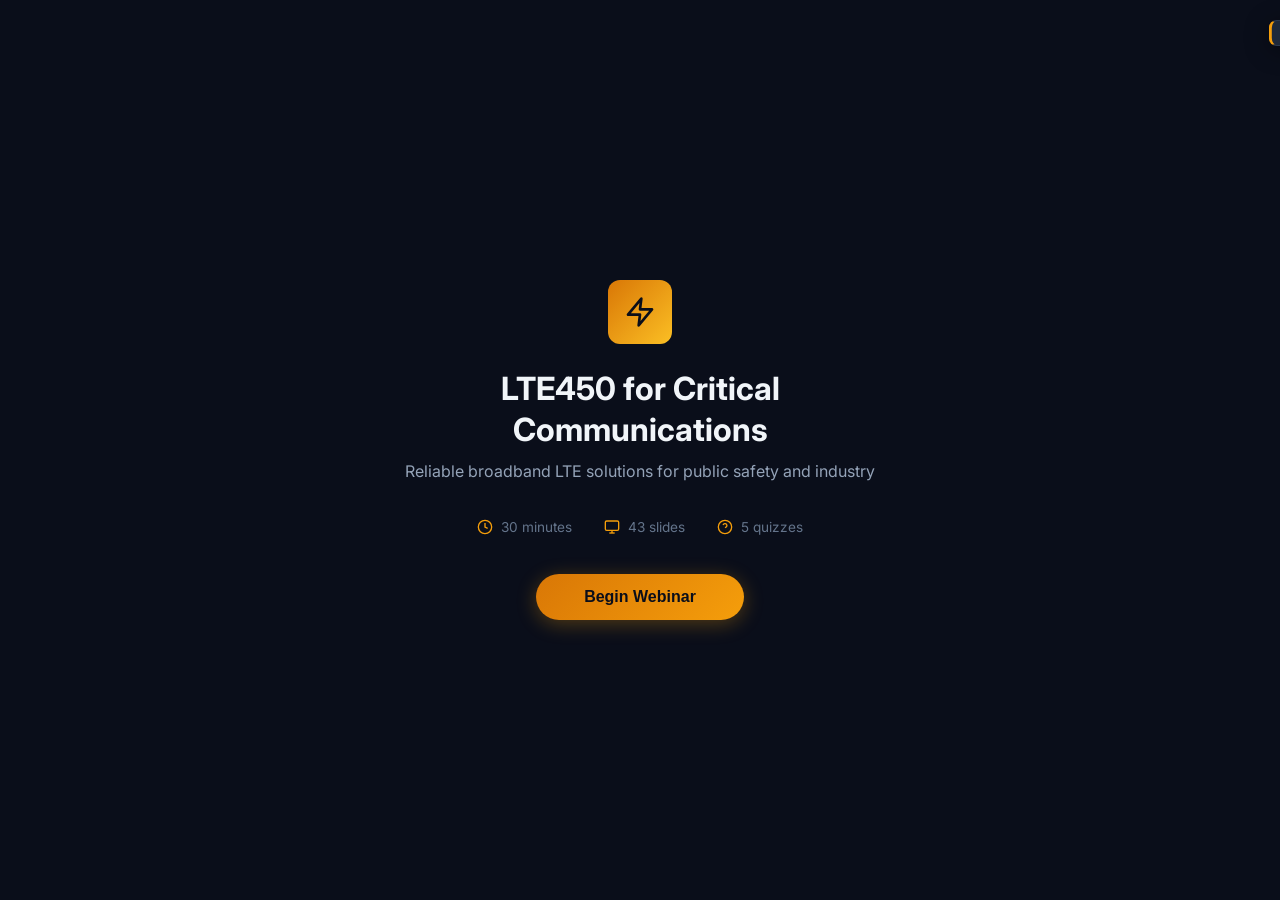
==== index.html @ bb030e33 "Initial commit: LTE450 webinar with interactive player" ====
<!DOCTYPE html>
<html lang="en">
<head>
    <meta charset="UTF-8">
    <meta name="viewport" content="width=device-width, initial-scale=1.0">
    <title>LTE450 for Critical Communications | Webinar</title>
    <link rel="preconnect" href="https://fonts.googleapis.com">
    <link rel="preconnect" href="https://fonts.gstatic.com" crossorigin>
    <link href="https://fonts.googleapis.com/css2?family=Inter:wght@400;500;600;700&display=swap" rel="stylesheet">
    <link rel="stylesheet" href="styles.css">
</head>
<body>
    <!-- Welcome Screen -->
    <div class="welcome-overlay" id="welcomeOverlay">
        <div class="welcome-card">
            <div class="logo-mark">
                <svg width="32" height="32" viewBox="0 0 24 24" fill="none" stroke="#0a0e1a" stroke-width="2" stroke-linecap="round" stroke-linejoin="round"><polygon points="13 2 3 14 12 14 11 22 21 10 12 10 13 2"></polygon></svg>
            </div>
            <h1>LTE450 for Critical Communications</h1>
            <p class="welcome-subtitle">Reliable broadband LTE solutions for public safety and industry</p>
            <div class="welcome-details">
                <div class="welcome-detail">
                    <svg class="icon-sm" viewBox="0 0 24 24" fill="none" stroke="currentColor" stroke-width="2"><circle cx="12" cy="12" r="10"></circle><polyline points="12 6 12 12 16 14"></polyline></svg>
                    <span>30 minutes</span>
                </div>
                <div class="welcome-detail">
                    <svg class="icon-sm" viewBox="0 0 24 24" fill="none" stroke="currentColor" stroke-width="2"><rect x="2" y="3" width="20" height="14" rx="2" ry="2"></rect><line x1="8" y1="21" x2="16" y2="21"></line><line x1="12" y1="17" x2="12" y2="21"></line></svg>
                    <span>43 slides</span>
                </div>
                <div class="welcome-detail">
                    <svg class="icon-sm" viewBox="0 0 24 24" fill="none" stroke="currentColor" stroke-width="2"><circle cx="12" cy="12" r="10"></circle><path d="M9.09 9a3 3 0 0 1 5.83 1c0 2-3 3-3 3"></path><line x1="12" y1="17" x2="12.01" y2="17"></line></svg>
                    <span>5 quizzes</span>
                </div>
            </div>
            <button class="btn-start" id="btnStart" onclick="startWebinar()">Begin Webinar</button>
            <div class="welcome-resume" id="resumePrompt" style="display:none;">
                <span>You left off at slide <strong id="resumeSlide"></strong>.</span>
                <a id="btnResume" onclick="resumeWebinar()">Resume where you left off</a>
            </div>
        </div>
    </div>

    <!-- Main Webinar Container -->
    <div class="webinar-container" id="webinarContainer">
        <!-- Sidebar -->
        <aside class="sidebar" id="sidebar">
            <div class="sidebar-header">
                <h1>LTE450 Webinar</h1>
                <p>Critical Communications</p>
            </div>
            <nav class="sidebar-nav" id="sidebarNav"></nav>
            <div class="sidebar-footer">
                <div class="progress-info">
                    <span id="progressPercent">0% complete</span>
                    <span id="progressSlides">0 / 43</span>
                </div>
                <div class="progress-bar-bg">
                    <div class="progress-bar-fill" id="sidebarProgress"></div>
                </div>
            </div>
        </aside>

        <!-- Main Content -->
        <main class="main-content">
            <!-- Top Bar -->
            <div class="top-bar">
                <div class="top-bar-left">
                    <button class="btn-toggle-sidebar" id="btnToggleSidebar" onclick="toggleSidebar()" title="Toggle sidebar (S)">
                        <svg class="icon-md" viewBox="0 0 24 24" fill="none" stroke="currentColor" stroke-width="2" stroke-linecap="round"><line x1="3" y1="6" x2="21" y2="6"></line><line x1="3" y1="12" x2="21" y2="12"></line><line x1="3" y1="18" x2="21" y2="18"></line></svg>
                    </button>
                    <div class="current-slide-info" id="slideInfo">
                        <span>1 / 43</span> LTE450 for Critical Communications
                    </div>
                </div>
                <div class="top-bar-right">
                    <button class="btn-icon" id="btnTranscript" onclick="toggleTranscript()" title="Toggle transcript (T)">
                        <svg class="icon-sm" viewBox="0 0 24 24" fill="none" stroke="currentColor" stroke-width="2" stroke-linecap="round"><path d="M14 2H6a2 2 0 0 0-2 2v16a2 2 0 0 0 2 2h12a2 2 0 0 0 2-2V8z"></path><polyline points="14 2 14 8 20 8"></polyline><line x1="16" y1="13" x2="8" y2="13"></line><line x1="16" y1="17" x2="8" y2="17"></line></svg>
                        <span>CC</span>
                    </button>
                    <button class="btn-icon" id="btnShortcuts" onclick="toggleShortcuts()" title="Keyboard shortcuts (?)">
                        <svg class="icon-sm" viewBox="0 0 24 24" fill="none" stroke="currentColor" stroke-width="2" stroke-linecap="round"><circle cx="12" cy="12" r="10"></circle><path d="M9.09 9a3 3 0 0 1 5.83 1c0 2-3 3-3 3"></path><line x1="12" y1="17" x2="12.01" y2="17"></line></svg>
                    </button>
                    <button class="btn-icon" id="btnFullscreen" onclick="toggleFullscreen()" title="Fullscreen (F)">
                        <svg class="icon-sm" viewBox="0 0 24 24" fill="none" stroke="currentColor" stroke-width="2" stroke-linecap="round"><polyline points="15 3 21 3 21 9"></polyline><polyline points="9 21 3 21 3 15"></polyline><line x1="21" y1="3" x2="14" y2="10"></line><line x1="3" y1="21" x2="10" y2="14"></line></svg>
                    </button>
                </div>
            </div>

            <!-- Slide Area -->
            <div class="slide-area" id="slideArea">
                <button class="slide-nav-arrow prev" id="btnPrevSlide" onclick="prevSlide()" title="Previous slide">
                    <svg class="icon-lg" viewBox="0 0 24 24" fill="none" stroke="currentColor" stroke-width="2" stroke-linecap="round"><polyline points="15 18 9 12 15 6"></polyline></svg>
                </button>

                <div class="slide-wrapper">
                    <img class="slide-image" id="slideImage" src="slides/Slide1.PNG" alt="Slide 1" draggable="false">
                </div>

                <button class="slide-nav-arrow next" id="btnNextSlide" onclick="nextSlide()" title="Next slide">
                    <svg class="icon-lg" viewBox="0 0 24 24" fill="none" stroke="currentColor" stroke-width="2" stroke-linecap="round"><polyline points="9 18 15 12 9 6"></polyline></svg>
                </button>

                <!-- Transcript Panel -->
                <div class="transcript-panel" id="transcriptPanel">
                    <div class="transcript-text" id="transcriptText"></div>
                </div>
            </div>

            <!-- Controls Bar -->
            <div class="controls-bar">
                <div class="timeline-row">
                    <input type="range" class="timeline-slider" id="timelineSlider" min="0" max="1802" value="0" step="1">
                    <div class="time-display" id="timeDisplay">00:00 / 30:02</div>
                </div>
                <div class="controls-row">
                    <div class="controls-left">
                        <div class="volume-group">
                            <button class="ctrl-btn" id="btnMute" onclick="toggleMute()" title="Mute (M)">
                                <svg class="icon-md" viewBox="0 0 24 24" fill="none" stroke="currentColor" stroke-width="2" stroke-linecap="round"><polygon points="11 5 6 9 2 9 2 15 6 15 11 19 11 5"></polygon><path d="M19.07 4.93a10 10 0 0 1 0 14.14"></path><path d="M15.54 8.46a5 5 0 0 1 0 7.07"></path></svg>
                            </button>
                            <input type="range" class="volume-slider" id="volumeSlider" min="0" max="1" step="0.05" value="1">
                        </div>
                        <button class="ctrl-btn speed-btn" id="btnSpeed" onclick="cycleSpeed()" title="Playback speed">1x</button>
                    </div>
                    <div class="controls-center">
                        <button class="ctrl-btn" id="btnPrev" onclick="prevSlide()" title="Previous (Left arrow)" disabled>
                            <svg class="icon-md" viewBox="0 0 24 24" fill="none" stroke="currentColor" stroke-width="2" stroke-linecap="round"><polygon points="19 20 9 12 19 4 19 20"></polygon><line x1="5" y1="19" x2="5" y2="5"></line></svg>
                        </button>
                        <button class="ctrl-btn" onclick="rewind10()" title="Rewind 10s">
                            <svg class="icon-md" viewBox="0 0 24 24" fill="none" stroke="currentColor" stroke-width="2" stroke-linecap="round"><polyline points="1 4 1 10 7 10"></polyline><path d="M3.51 15a9 9 0 1 0 2.13-9.36L1 10"></path><text x="12" y="16" text-anchor="middle" fill="currentColor" stroke="none" font-size="8" font-weight="700">10</text></svg>
                        </button>
                        <button class="ctrl-btn play-btn" id="btnPlay" onclick="togglePlay()" title="Play / Pause (Space)">
                            <svg class="icon-lg" id="iconPlay" viewBox="0 0 24 24" fill="currentColor" stroke="none"><polygon points="6 3 20 12 6 21 6 3"></polygon></svg>
                            <svg class="icon-lg" id="iconPause" viewBox="0 0 24 24" fill="currentColor" stroke="none" style="display:none"><rect x="5" y="3" width="4" height="18"></rect><rect x="15" y="3" width="4" height="18"></rect></svg>
                        </button>
                        <button class="ctrl-btn" onclick="forward10()" title="Forward 10s">
                            <svg class="icon-md" viewBox="0 0 24 24" fill="none" stroke="currentColor" stroke-width="2" stroke-linecap="round"><polyline points="23 4 23 10 17 10"></polyline><path d="M20.49 15a9 9 0 1 1-2.12-9.36L23 10"></path><text x="12" y="16" text-anchor="middle" fill="currentColor" stroke="none" font-size="8" font-weight="700">10</text></svg>
                        </button>
                        <button class="ctrl-btn" id="btnNext" onclick="nextSlide()" title="Next (Right arrow)">
                            <svg class="icon-md" viewBox="0 0 24 24" fill="none" stroke="currentColor" stroke-width="2" stroke-linecap="round"><polygon points="5 4 15 12 5 20 5 4"></polygon><line x1="19" y1="5" x2="19" y2="19"></line></svg>
                        </button>
                    </div>
                    <div class="controls-right">
                        <button class="ctrl-btn" onclick="downloadResources()" title="Download resources">
                            <svg class="icon-md" viewBox="0 0 24 24" fill="none" stroke="currentColor" stroke-width="2" stroke-linecap="round"><path d="M21 15v4a2 2 0 0 1-2 2H5a2 2 0 0 1-2-2v-4"></path><polyline points="7 10 12 15 17 10"></polyline><line x1="12" y1="15" x2="12" y2="3"></line></svg>
                        </button>
                    </div>
                </div>
            </div>
        </main>
    </div>

    <!-- Quiz Modal -->
    <div class="quiz-overlay" id="quizOverlay">
        <div class="quiz-modal" id="quizModal">
            <div class="quiz-badge">
                <svg class="icon-sm" viewBox="0 0 24 24" fill="none" stroke="currentColor" stroke-width="2"><circle cx="12" cy="12" r="10"></circle><path d="M9.09 9a3 3 0 0 1 5.83 1c0 2-3 3-3 3"></path><line x1="12" y1="17" x2="12.01" y2="17"></line></svg>
                Knowledge Check
            </div>
            <h2 id="quizTitle"></h2>
            <p class="quiz-subtitle" id="quizSubtitle">Test your understanding before continuing.</p>
            <div class="quiz-question-counter" id="quizCounter"></div>
            <div class="quiz-question" id="quizQuestion"></div>
            <div class="quiz-options" id="quizOptions"></div>
            <div class="quiz-explanation" id="quizExplanation"></div>
            <div class="quiz-actions">
                <button class="btn-secondary" id="btnSkipQuiz" onclick="skipQuiz()">Skip</button>
                <button class="btn-primary" id="btnSubmitQuiz" onclick="submitQuizAnswer()" disabled>Check Answer</button>
                <button class="btn-primary" id="btnNextQuestion" onclick="nextQuizQuestion()" style="display:none">Next</button>
                <button class="btn-primary" id="btnContinueQuiz" onclick="closeQuiz()" style="display:none">Continue Webinar</button>
            </div>
        </div>
    </div>

    <!-- Completion Screen -->
    <div class="completion-overlay" id="completionOverlay">
        <div class="completion-card">
            <div class="completion-icon">
                <svg width="40" height="40" viewBox="0 0 24 24" fill="none" stroke="#f59e0b" stroke-width="2" stroke-linecap="round"><circle cx="12" cy="8" r="7"></circle><polyline points="8.21 13.89 7 23 12 20 17 23 15.79 13.88"></polyline></svg>
            </div>
            <h2>Webinar Complete!</h2>
            <p>Congratulations on completing the LTE450 for Critical Communications webinar.</p>
            <div class="completion-stats">
                <div class="completion-stat">
                    <div class="stat-value" id="statSlides">43</div>
                    <div class="stat-label">Slides Viewed</div>
                </div>
                <div class="completion-stat">
                    <div class="stat-value" id="statQuiz">0/10</div>
                    <div class="stat-label">Quiz Score</div>
                </div>
                <div class="completion-stat">
                    <div class="stat-value" id="statTime">30:00</div>
                    <div class="stat-label">Time Spent</div>
                </div>
            </div>
            <div class="completion-actions">
                <button class="btn-secondary" onclick="restartWebinar()">Watch Again</button>
                <button class="btn-primary" onclick="downloadCertificate()">Download Summary</button>
            </div>
        </div>
    </div>

    <!-- Keyboard Shortcuts -->
    <div class="shortcuts-tooltip" id="shortcutsTooltip">
        <h3>Keyboard Shortcuts</h3>
        <div class="shortcut-row"><span>Play / Pause</span><span class="key">Space</span></div>
        <div class="shortcut-row"><span>Next slide</span><span class="key">&rarr;</span></div>
        <div class="shortcut-row"><span>Previous slide</span><span class="key">&larr;</span></div>
        <div class="shortcut-row"><span>Rewind 10s</span><span class="key">J</span></div>
        <div class="shortcut-row"><span>Forward 10s</span><span class="key">L</span></div>
        <div class="shortcut-row"><span>Toggle mute</span><span class="key">M</span></div>
        <div class="shortcut-row"><span>Speed up</span><span class="key">&gt;</span></div>
        <div class="shortcut-row"><span>Speed down</span><span class="key">&lt;</span></div>
        <div class="shortcut-row"><span>Toggle transcript</span><span class="key">T</span></div>
        <div class="shortcut-row"><span>Toggle sidebar</span><span class="key">S</span></div>
        <div class="shortcut-row"><span>Fullscreen</span><span class="key">F</span></div>
    </div>

    <!-- Toast notification -->
    <div class="toast" id="toast"></div>

    <!-- Hidden audio element -->
    <audio id="audioPlayer" preload="auto"></audio>

    <script src="webinar-data.js"></script>
    <script src="player.js"></script>
</body>
</html>
---- styles.css ----
/* ===== CSS Reset & Base ===== */
*, *::before, *::after { box-sizing: border-box; margin: 0; padding: 0; }

:root {
    --bg-primary: #0a0e1a;
    --bg-secondary: #111827;
    --bg-tertiary: #1a2236;
    --bg-card: #1e293b;
    --bg-hover: #243047;
    --accent: #f59e0b;
    --accent-light: #fbbf24;
    --accent-dark: #d97706;
    --accent-glow: rgba(245, 158, 11, 0.15);
    --text-primary: #f1f5f9;
    --text-secondary: #94a3b8;
    --text-muted: #64748b;
    --border: #2d3a4f;
    --success: #22c55e;
    --error: #ef4444;
    --info: #3b82f6;
    --radius: 12px;
    --radius-sm: 8px;
    --radius-xs: 4px;
    --shadow: 0 4px 24px rgba(0, 0, 0, 0.4);
    --shadow-lg: 0 8px 40px rgba(0, 0, 0, 0.5);
    --transition: 0.2s ease;
    --sidebar-width: 320px;
    --controls-height: 80px;
}

html { font-size: 16px; }
body {
    font-family: 'Inter', -apple-system, BlinkMacSystemFont, 'Segoe UI', Roboto, sans-serif;
    background: var(--bg-primary);
    color: var(--text-primary);
    line-height: 1.6;
    overflow: hidden;
    height: 100vh;
    width: 100vw;
}

/* ===== Layout ===== */
.webinar-container {
    display: flex;
    height: 100vh;
    width: 100vw;
}

/* ===== Sidebar ===== */
.sidebar {
    width: var(--sidebar-width);
    min-width: var(--sidebar-width);
    background: var(--bg-secondary);
    border-right: 1px solid var(--border);
    display: flex;
    flex-direction: column;
    transition: transform var(--transition), width var(--transition);
    z-index: 20;
    overflow: hidden;
}

.sidebar.collapsed {
    width: 0;
    min-width: 0;
    border-right: none;
}

.sidebar-header {
    padding: 20px;
    border-bottom: 1px solid var(--border);
    flex-shrink: 0;
}

.sidebar-header h1 {
    font-size: 1rem;
    font-weight: 700;
    color: var(--accent);
    letter-spacing: 0.5px;
    text-transform: uppercase;
    margin-bottom: 4px;
}

.sidebar-header p {
    font-size: 0.75rem;
    color: var(--text-muted);
}

.sidebar-nav {
    flex: 1;
    overflow-y: auto;
    padding: 12px 0;
    scrollbar-width: thin;
    scrollbar-color: var(--border) transparent;
}

.sidebar-nav::-webkit-scrollbar { width: 4px; }
.sidebar-nav::-webkit-scrollbar-track { background: transparent; }
.sidebar-nav::-webkit-scrollbar-thumb { background: var(--border); border-radius: 2px; }

.section-group { margin-bottom: 4px; }

.section-header {
    display: flex;
    align-items: center;
    gap: 10px;
    padding: 10px 20px;
    cursor: pointer;
    transition: background var(--transition);
    user-select: none;
    font-size: 0.8rem;
    font-weight: 600;
    color: var(--text-secondary);
}

.section-header:hover { background: var(--bg-hover); }

.section-header.active {
    color: var(--accent);
    background: var(--accent-glow);
}

.section-header .section-icon {
    width: 18px;
    height: 18px;
    flex-shrink: 0;
    opacity: 0.7;
}

.section-header.active .section-icon { opacity: 1; }

.section-header .chevron {
    margin-left: auto;
    width: 14px;
    height: 14px;
    transition: transform var(--transition);
    opacity: 0.5;
}

.section-header.expanded .chevron { transform: rotate(90deg); }

.section-slides {
    max-height: 0;
    overflow: hidden;
    transition: max-height 0.3s ease;
}

.section-slides.expanded { max-height: 500px; }

.slide-item {
    display: flex;
    align-items: center;
    gap: 10px;
    padding: 8px 20px 8px 48px;
    cursor: pointer;
    transition: background var(--transition);
    font-size: 0.75rem;
    color: var(--text-muted);
}

.slide-item:hover {
    background: var(--bg-hover);
    color: var(--text-secondary);
}

.slide-item.active {
    color: var(--accent);
    background: var(--accent-glow);
}

.slide-item.completed { color: var(--success); }

.slide-item .slide-num {
    width: 22px;
    height: 22px;
    border-radius: 50%;
    background: var(--bg-tertiary);
    display: flex;
    align-items: center;
    justify-content: center;
    font-size: 0.65rem;
    font-weight: 600;
    flex-shrink: 0;
    border: 1px solid var(--border);
}

.slide-item.active .slide-num {
    background: var(--accent);
    color: var(--bg-primary);
    border-color: var(--accent);
}

.slide-item.completed .slide-num {
    background: var(--success);
    color: white;
    border-color: var(--success);
}

.slide-item .slide-label {
    white-space: nowrap;
    overflow: hidden;
    text-overflow: ellipsis;
}

/* Sidebar progress */
.sidebar-footer {
    padding: 16px 20px;
    border-top: 1px solid var(--border);
    flex-shrink: 0;
}

.progress-info {
    display: flex;
    justify-content: space-between;
    font-size: 0.7rem;
    color: var(--text-muted);
    margin-bottom: 8px;
}

.progress-bar-bg {
    height: 4px;
    background: var(--bg-tertiary);
    border-radius: 2px;
    overflow: hidden;
}

.progress-bar-fill {
    height: 100%;
    background: linear-gradient(90deg, var(--accent-dark), var(--accent-light));
    border-radius: 2px;
    transition: width 0.4s ease;
    width: 0%;
}

/* ===== Main Content ===== */
.main-content {
    flex: 1;
    display: flex;
    flex-direction: column;
    min-width: 0;
    position: relative;
}

/* Top bar */
.top-bar {
    display: flex;
    align-items: center;
    justify-content: space-between;
    padding: 10px 20px;
    background: var(--bg-secondary);
    border-bottom: 1px solid var(--border);
    flex-shrink: 0;
    gap: 16px;
    min-height: 50px;
}

.top-bar-left {
    display: flex;
    align-items: center;
    gap: 12px;
    min-width: 0;
}

.btn-toggle-sidebar {
    background: none;
    border: 1px solid var(--border);
    color: var(--text-secondary);
    cursor: pointer;
    padding: 6px 8px;
    border-radius: var(--radius-xs);
    display: flex;
    align-items: center;
    justify-content: center;
    transition: all var(--transition);
    flex-shrink: 0;
}

.btn-toggle-sidebar:hover {
    background: var(--bg-hover);
    color: var(--text-primary);
}

.current-slide-info {
    font-size: 0.85rem;
    font-weight: 600;
    color: var(--text-primary);
    white-space: nowrap;
    overflow: hidden;
    text-overflow: ellipsis;
}

.current-slide-info span {
    color: var(--accent);
    margin-right: 8px;
}

.top-bar-right {
    display: flex;
    align-items: center;
    gap: 8px;
    flex-shrink: 0;
}

.btn-icon {
    background: none;
    border: 1px solid var(--border);
    color: var(--text-secondary);
    cursor: pointer;
    padding: 6px 8px;
    border-radius: var(--radius-xs);
    display: flex;
    align-items: center;
    justify-content: center;
    transition: all var(--transition);
    font-size: 0.75rem;
    gap: 4px;
}

.btn-icon:hover {
    background: var(--bg-hover);
    color: var(--text-primary);
}

.btn-icon.active {
    background: var(--accent-glow);
    border-color: var(--accent);
    color: var(--accent);
}

/* ===== Slide Viewer ===== */
.slide-area {
    flex: 1;
    display: flex;
    flex-direction: column;
    align-items: center;
    justify-content: center;
    padding: 16px;
    position: relative;
    overflow: hidden;
    background: var(--bg-primary);
}

.slide-wrapper {
    position: relative;
    max-width: 100%;
    max-height: 100%;
    width: auto;
    height: auto;
    display: flex;
    align-items: center;
    justify-content: center;
}

.slide-image {
    max-width: 100%;
    max-height: calc(100vh - 260px);
    width: auto;
    height: auto;
    border-radius: var(--radius);
    box-shadow: var(--shadow-lg);
    object-fit: contain;
    transition: opacity 0.3s ease;
}

.slide-image.loading { opacity: 0.3; }

/* Slide navigation arrows */
.slide-nav-arrow {
    position: absolute;
    top: 50%;
    transform: translateY(-50%);
    width: 48px;
    height: 48px;
    border-radius: 50%;
    background: rgba(17, 24, 39, 0.8);
    border: 1px solid var(--border);
    color: var(--text-secondary);
    cursor: pointer;
    display: flex;
    align-items: center;
    justify-content: center;
    transition: all var(--transition);
    z-index: 5;
    backdrop-filter: blur(8px);
}

.slide-nav-arrow:hover {
    background: rgba(17, 24, 39, 0.95);
    color: var(--accent);
    border-color: var(--accent);
    transform: translateY(-50%) scale(1.05);
}

.slide-nav-arrow:disabled {
    opacity: 0.3;
    cursor: not-allowed;
}

.slide-nav-arrow.prev { left: 16px; }
.slide-nav-arrow.next { right: 16px; }

/* ===== Transcript Panel ===== */
.transcript-panel {
    position: absolute;
    bottom: 0;
    left: 0;
    right: 0;
    background: linear-gradient(transparent, rgba(10, 14, 26, 0.95) 30%);
    padding: 40px 60px 16px;
    pointer-events: none;
    transform: translateY(100%);
    transition: transform 0.3s ease;
}

.transcript-panel.visible { transform: translateY(0); }

.transcript-text {
    font-size: 0.9rem;
    line-height: 1.7;
    color: var(--text-primary);
    text-align: center;
    max-width: 800px;
    margin: 0 auto;
    pointer-events: auto;
    text-shadow: 0 2px 8px rgba(0, 0, 0, 0.8);
}

/* ===== Controls Bar ===== */
.controls-bar {
    background: var(--bg-secondary);
    border-top: 1px solid var(--border);
    padding: 0 20px;
    flex-shrink: 0;
}

.timeline-row {
    display: flex;
    align-items: center;
    gap: 12px;
    padding: 8px 0 4px;
}

.timeline-slider {
    flex: 1;
    -webkit-appearance: none;
    appearance: none;
    height: 4px;
    background: var(--bg-tertiary);
    border-radius: 2px;
    cursor: pointer;
    outline: none;
    position: relative;
}

.timeline-slider::-webkit-slider-thumb {
    -webkit-appearance: none;
    width: 14px;
    height: 14px;
    border-radius: 50%;
    background: var(--accent);
    cursor: pointer;
    box-shadow: 0 0 8px rgba(245, 158, 11, 0.4);
    transition: transform var(--transition);
}

.timeline-slider::-webkit-slider-thumb:hover { transform: scale(1.3); }

.timeline-slider::-moz-range-thumb {
    width: 14px;
    height: 14px;
    border-radius: 50%;
    background: var(--accent);
    cursor: pointer;
    border: none;
}

.time-display {
    font-size: 0.7rem;
    color: var(--text-muted);
    font-variant-numeric: tabular-nums;
    white-space: nowrap;
    min-width: 90px;
    text-align: center;
}

.controls-row {
    display: flex;
    align-items: center;
    justify-content: space-between;
    padding: 4px 0 10px;
}

.controls-left,
.controls-center,
.controls-right {
    display: flex;
    align-items: center;
    gap: 4px;
}

.controls-left { flex: 1; justify-content: flex-start; }
.controls-center { flex: 0; }
.controls-right { flex: 1; justify-content: flex-end; }

.ctrl-btn {
    background: none;
    border: none;
    color: var(--text-secondary);
    cursor: pointer;
    padding: 8px;
    border-radius: var(--radius-xs);
    display: flex;
    align-items: center;
    justify-content: center;
    transition: all var(--transition);
}

.ctrl-btn:hover { color: var(--text-primary); background: var(--bg-hover); }
.ctrl-btn.active { color: var(--accent); }
.ctrl-btn:disabled { opacity: 0.3; cursor: not-allowed; }

.ctrl-btn.play-btn {
    width: 48px;
    height: 48px;
    border-radius: 50%;
    background: var(--accent);
    color: var(--bg-primary);
    margin: 0 8px;
}

.ctrl-btn.play-btn:hover {
    background: var(--accent-light);
    transform: scale(1.05);
}

.speed-btn {
    font-size: 0.7rem;
    font-weight: 700;
    min-width: 42px;
    text-align: center;
    padding: 6px 8px;
}

.volume-group {
    display: flex;
    align-items: center;
    gap: 4px;
}

.volume-slider {
    width: 80px;
    -webkit-appearance: none;
    appearance: none;
    height: 3px;
    background: var(--bg-tertiary);
    border-radius: 2px;
    cursor: pointer;
    outline: none;
}

.volume-slider::-webkit-slider-thumb {
    -webkit-appearance: none;
    width: 12px;
    height: 12px;
    border-radius: 50%;
    background: var(--text-secondary);
    cursor: pointer;
}

.volume-slider::-moz-range-thumb {
    width: 12px;
    height: 12px;
    border-radius: 50%;
    background: var(--text-secondary);
    border: none;
}

/* ===== Quiz Modal ===== */
.quiz-overlay {
    position: fixed;
    inset: 0;
    background: rgba(10, 14, 26, 0.92);
    z-index: 100;
    display: none;
    align-items: center;
    justify-content: center;
    backdrop-filter: blur(8px);
    animation: fadeIn 0.3s ease;
}

.quiz-overlay.active { display: flex; }

@keyframes fadeIn {
    from { opacity: 0; }
    to { opacity: 1; }
}

.quiz-modal {
    background: var(--bg-card);
    border: 1px solid var(--border);
    border-radius: var(--radius);
    padding: 40px;
    max-width: 640px;
    width: 90%;
    box-shadow: var(--shadow-lg);
    animation: slideUp 0.3s ease;
}

@keyframes slideUp {
    from { transform: translateY(20px); opacity: 0; }
    to { transform: translateY(0); opacity: 1; }
}

.quiz-badge {
    display: inline-flex;
    align-items: center;
    gap: 6px;
    background: var(--accent-glow);
    color: var(--accent);
    font-size: 0.7rem;
    font-weight: 700;
    text-transform: uppercase;
    letter-spacing: 1px;
    padding: 4px 12px;
    border-radius: 20px;
    margin-bottom: 16px;
}

.quiz-modal h2 {
    font-size: 1.25rem;
    margin-bottom: 8px;
}

.quiz-modal .quiz-subtitle {
    color: var(--text-muted);
    font-size: 0.85rem;
    margin-bottom: 24px;
}

.quiz-question {
    font-size: 1rem;
    font-weight: 600;
    margin-bottom: 20px;
    line-height: 1.5;
}

.quiz-question-counter {
    font-size: 0.75rem;
    color: var(--text-muted);
    margin-bottom: 8px;
}

.quiz-options { display: flex; flex-direction: column; gap: 10px; margin-bottom: 24px; }

.quiz-option {
    display: flex;
    align-items: center;
    gap: 12px;
    padding: 14px 16px;
    border: 1px solid var(--border);
    border-radius: var(--radius-sm);
    cursor: pointer;
    transition: all var(--transition);
    font-size: 0.9rem;
}

.quiz-option:hover {
    border-color: var(--accent);
    background: var(--accent-glow);
}

.quiz-option.selected {
    border-color: var(--accent);
    background: var(--accent-glow);
}

.quiz-option.correct {
    border-color: var(--success);
    background: rgba(34, 197, 94, 0.1);
}

.quiz-option.incorrect {
    border-color: var(--error);
    background: rgba(239, 68, 68, 0.1);
}

.quiz-option .option-letter {
    width: 28px;
    height: 28px;
    border-radius: 50%;
    background: var(--bg-tertiary);
    display: flex;
    align-items: center;
    justify-content: center;
    font-size: 0.75rem;
    font-weight: 700;
    flex-shrink: 0;
}

.quiz-option.selected .option-letter {
    background: var(--accent);
    color: var(--bg-primary);
}

.quiz-option.correct .option-letter {
    background: var(--success);
    color: white;
}

.quiz-option.incorrect .option-letter {
    background: var(--error);
    color: white;
}

.quiz-explanation {
    background: var(--bg-tertiary);
    border-radius: var(--radius-sm);
    padding: 14px 16px;
    margin-bottom: 20px;
    font-size: 0.85rem;
    color: var(--text-secondary);
    line-height: 1.6;
    display: none;
}

.quiz-explanation.visible { display: block; }

.quiz-actions {
    display: flex;
    justify-content: flex-end;
    gap: 10px;
}

.btn-primary {
    background: var(--accent);
    color: var(--bg-primary);
    border: none;
    padding: 10px 24px;
    border-radius: var(--radius-sm);
    font-weight: 600;
    font-size: 0.85rem;
    cursor: pointer;
    transition: all var(--transition);
}

.btn-primary:hover { background: var(--accent-light); transform: translateY(-1px); }
.btn-primary:disabled { opacity: 0.5; cursor: not-allowed; transform: none; }

.btn-secondary {
    background: var(--bg-tertiary);
    color: var(--text-secondary);
    border: 1px solid var(--border);
    padding: 10px 24px;
    border-radius: var(--radius-sm);
    font-weight: 600;
    font-size: 0.85rem;
    cursor: pointer;
    transition: all var(--transition);
}

.btn-secondary:hover { background: var(--bg-hover); color: var(--text-primary); }

/* ===== Completion Screen ===== */
.completion-overlay {
    position: fixed;
    inset: 0;
    background: rgba(10, 14, 26, 0.95);
    z-index: 100;
    display: none;
    align-items: center;
    justify-content: center;
    backdrop-filter: blur(12px);
}

.completion-overlay.active { display: flex; }

.completion-card {
    text-align: center;
    padding: 48px;
    max-width: 520px;
    width: 90%;
    animation: slideUp 0.5s ease;
}

.completion-icon {
    width: 80px;
    height: 80px;
    margin: 0 auto 24px;
    background: var(--accent-glow);
    border-radius: 50%;
    display: flex;
    align-items: center;
    justify-content: center;
}

.completion-card h2 {
    font-size: 1.75rem;
    margin-bottom: 12px;
}

.completion-card p {
    color: var(--text-secondary);
    margin-bottom: 8px;
}

.completion-stats {
    display: flex;
    justify-content: center;
    gap: 32px;
    margin: 28px 0;
    padding: 20px;
    background: var(--bg-card);
    border-radius: var(--radius);
    border: 1px solid var(--border);
}

.completion-stat { text-align: center; }
.completion-stat .stat-value {
    font-size: 1.5rem;
    font-weight: 700;
    color: var(--accent);
}

.completion-stat .stat-label {
    font-size: 0.7rem;
    color: var(--text-muted);
    text-transform: uppercase;
    letter-spacing: 0.5px;
}

.completion-actions {
    display: flex;
    gap: 12px;
    justify-content: center;
    margin-top: 24px;
}

/* ===== Welcome Screen ===== */
.welcome-overlay {
    position: fixed;
    inset: 0;
    background: var(--bg-primary);
    z-index: 200;
    display: flex;
    align-items: center;
    justify-content: center;
    transition: opacity 0.5s ease;
}

.welcome-overlay.hiding {
    opacity: 0;
    pointer-events: none;
}

.welcome-card {
    text-align: center;
    max-width: 600px;
    width: 90%;
    padding: 48px;
}

.welcome-card .logo-mark {
    width: 64px;
    height: 64px;
    margin: 0 auto 24px;
    background: linear-gradient(135deg, var(--accent-dark), var(--accent-light));
    border-radius: var(--radius);
    display: flex;
    align-items: center;
    justify-content: center;
}

.welcome-card h1 {
    font-size: 2rem;
    margin-bottom: 8px;
    line-height: 1.3;
}

.welcome-card .welcome-subtitle {
    color: var(--text-secondary);
    font-size: 1rem;
    margin-bottom: 32px;
}

.welcome-details {
    display: flex;
    justify-content: center;
    gap: 32px;
    margin-bottom: 36px;
}

.welcome-detail {
    display: flex;
    align-items: center;
    gap: 8px;
    font-size: 0.85rem;
    color: var(--text-muted);
}

.welcome-detail svg { color: var(--accent); }

.btn-start {
    background: linear-gradient(135deg, var(--accent-dark), var(--accent));
    color: var(--bg-primary);
    border: none;
    padding: 14px 48px;
    border-radius: 50px;
    font-size: 1rem;
    font-weight: 700;
    cursor: pointer;
    transition: all 0.3s ease;
    box-shadow: 0 4px 20px rgba(245, 158, 11, 0.3);
}

.btn-start:hover {
    transform: translateY(-2px);
    box-shadow: 0 6px 28px rgba(245, 158, 11, 0.45);
}

.welcome-resume {
    margin-top: 16px;
    font-size: 0.8rem;
    color: var(--text-muted);
}

.welcome-resume a {
    color: var(--accent);
    cursor: pointer;
    text-decoration: none;
}

.welcome-resume a:hover { text-decoration: underline; }

/* ===== Keyboard Shortcuts Tooltip ===== */
.shortcuts-tooltip {
    position: fixed;
    bottom: 100px;
    right: 20px;
    background: var(--bg-card);
    border: 1px solid var(--border);
    border-radius: var(--radius);
    padding: 20px;
    z-index: 50;
    box-shadow: var(--shadow-lg);
    display: none;
    min-width: 260px;
}

.shortcuts-tooltip.visible { display: block; }

.shortcuts-tooltip h3 {
    font-size: 0.85rem;
    margin-bottom: 12px;
    color: var(--accent);
}

.shortcut-row {
    display: flex;
    justify-content: space-between;
    align-items: center;
    padding: 4px 0;
    font-size: 0.75rem;
}

.shortcut-row .key {
    background: var(--bg-tertiary);
    border: 1px solid var(--border);
    padding: 2px 8px;
    border-radius: var(--radius-xs);
    font-family: monospace;
    font-size: 0.7rem;
}

/* ===== Notification Toast ===== */
.toast {
    position: fixed;
    top: 20px;
    right: 20px;
    background: var(--bg-card);
    border: 1px solid var(--border);
    border-left: 3px solid var(--accent);
    border-radius: var(--radius-sm);
    padding: 12px 20px;
    z-index: 300;
    font-size: 0.85rem;
    box-shadow: var(--shadow);
    transform: translateX(120%);
    transition: transform 0.3s ease;
}

.toast.visible { transform: translateX(0); }

/* ===== Responsive ===== */
@media (max-width: 1024px) {
    .sidebar {
        position: fixed;
        left: 0;
        top: 0;
        bottom: 0;
        z-index: 30;
        box-shadow: var(--shadow-lg);
    }

    .sidebar.collapsed { transform: translateX(-100%); }

    .slide-image { max-height: calc(100vh - 220px); }
}

@media (max-width: 768px) {
    :root { --sidebar-width: 280px; }

    .top-bar { padding: 8px 12px; }
    .slide-area { padding: 8px; }
    .controls-bar { padding: 0 12px; }

    .transcript-panel { padding: 30px 20px 12px; }
    .transcript-text { font-size: 0.8rem; }

    .volume-slider { display: none; }

    .slide-nav-arrow { width: 36px; height: 36px; }
    .slide-nav-arrow.prev { left: 8px; }
    .slide-nav-arrow.next { right: 8px; }

    .quiz-modal { padding: 24px; }
}

/* ===== Fullscreen ===== */
.webinar-container:fullscreen .sidebar { display: none; }
.webinar-container:-webkit-full-screen .sidebar { display: none; }

/* ===== Loading states ===== */
@keyframes pulse {
    0%, 100% { opacity: 0.5; }
    50% { opacity: 1; }
}

.loading-pulse { animation: pulse 1.5s infinite; }

/* ===== SVG icon sizing ===== */
.icon-sm { width: 16px; height: 16px; }
.icon-md { width: 20px; height: 20px; }
.icon-lg { width: 24px; height: 24px; }
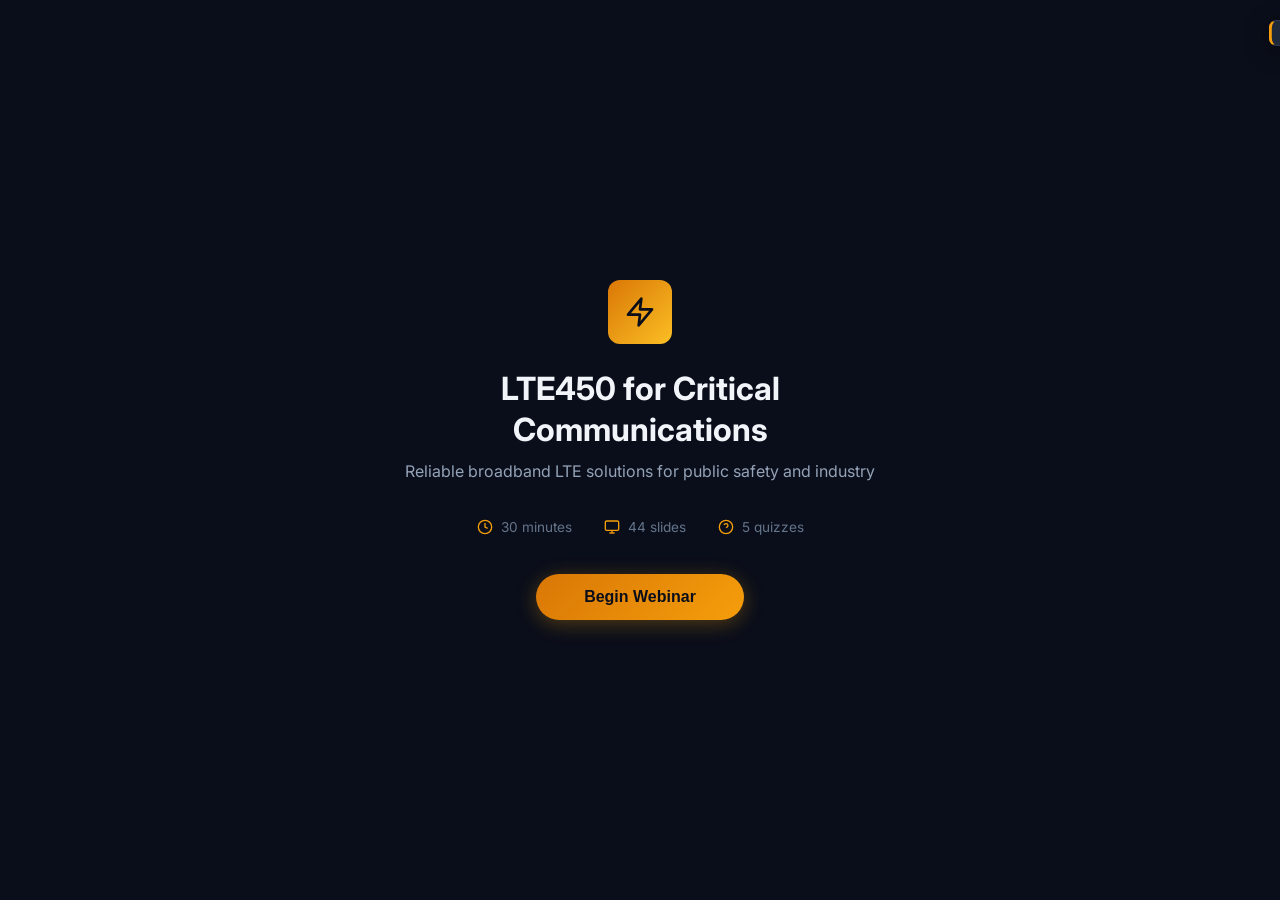
==== commit b5069847: "Add audio files, fix 44-slide count in UI, add supervisor email" ====
--- a/index.html
+++ b/index.html
@@ -25,7 +25,7 @@
                 </div>
                 <div class="welcome-detail">
                     <svg class="icon-sm" viewBox="0 0 24 24" fill="none" stroke="currentColor" stroke-width="2"><rect x="2" y="3" width="20" height="14" rx="2" ry="2"></rect><line x1="8" y1="21" x2="16" y2="21"></line><line x1="12" y1="17" x2="12" y2="21"></line></svg>
-                    <span>43 slides</span>
+                    <span>44 slides</span>
                 </div>
                 <div class="welcome-detail">
                     <svg class="icon-sm" viewBox="0 0 24 24" fill="none" stroke="currentColor" stroke-width="2"><circle cx="12" cy="12" r="10"></circle><path d="M9.09 9a3 3 0 0 1 5.83 1c0 2-3 3-3 3"></path><line x1="12" y1="17" x2="12.01" y2="17"></line></svg>
@@ -52,7 +52,7 @@
             <div class="sidebar-footer">
                 <div class="progress-info">
                     <span id="progressPercent">0% complete</span>
-                    <span id="progressSlides">0 / 43</span>
+                    <span id="progressSlides">0 / 44</span>
                 </div>
                 <div class="progress-bar-bg">
                     <div class="progress-bar-fill" id="sidebarProgress"></div>
@@ -69,7 +69,7 @@
                         <svg class="icon-md" viewBox="0 0 24 24" fill="none" stroke="currentColor" stroke-width="2" stroke-linecap="round"><line x1="3" y1="6" x2="21" y2="6"></line><line x1="3" y1="12" x2="21" y2="12"></line><line x1="3" y1="18" x2="21" y2="18"></line></svg>
                     </button>
                     <div class="current-slide-info" id="slideInfo">
-                        <span>1 / 43</span> LTE450 for Critical Communications
+                        <span>1 / 44</span> LTE450 for Critical Communications
                     </div>
                 </div>
                 <div class="top-bar-right">
@@ -109,8 +109,8 @@
             <!-- Controls Bar -->
             <div class="controls-bar">
                 <div class="timeline-row">
-                    <input type="range" class="timeline-slider" id="timelineSlider" min="0" max="1802" value="0" step="1">
-                    <div class="time-display" id="timeDisplay">00:00 / 30:02</div>
+                    <input type="range" class="timeline-slider" id="timelineSlider" min="0" max="1827" value="0" step="1">
+                    <div class="time-display" id="timeDisplay">00:00 / 30:27</div>
                 </div>
                 <div class="controls-row">
                     <div class="controls-left">
@@ -182,7 +182,7 @@
             <p>Congratulations on completing the LTE450 for Critical Communications webinar.</p>
             <div class="completion-stats">
                 <div class="completion-stat">
-                    <div class="stat-value" id="statSlides">43</div>
+                    <div class="stat-value" id="statSlides">44</div>
                     <div class="stat-label">Slides Viewed</div>
                 </div>
                 <div class="completion-stat">
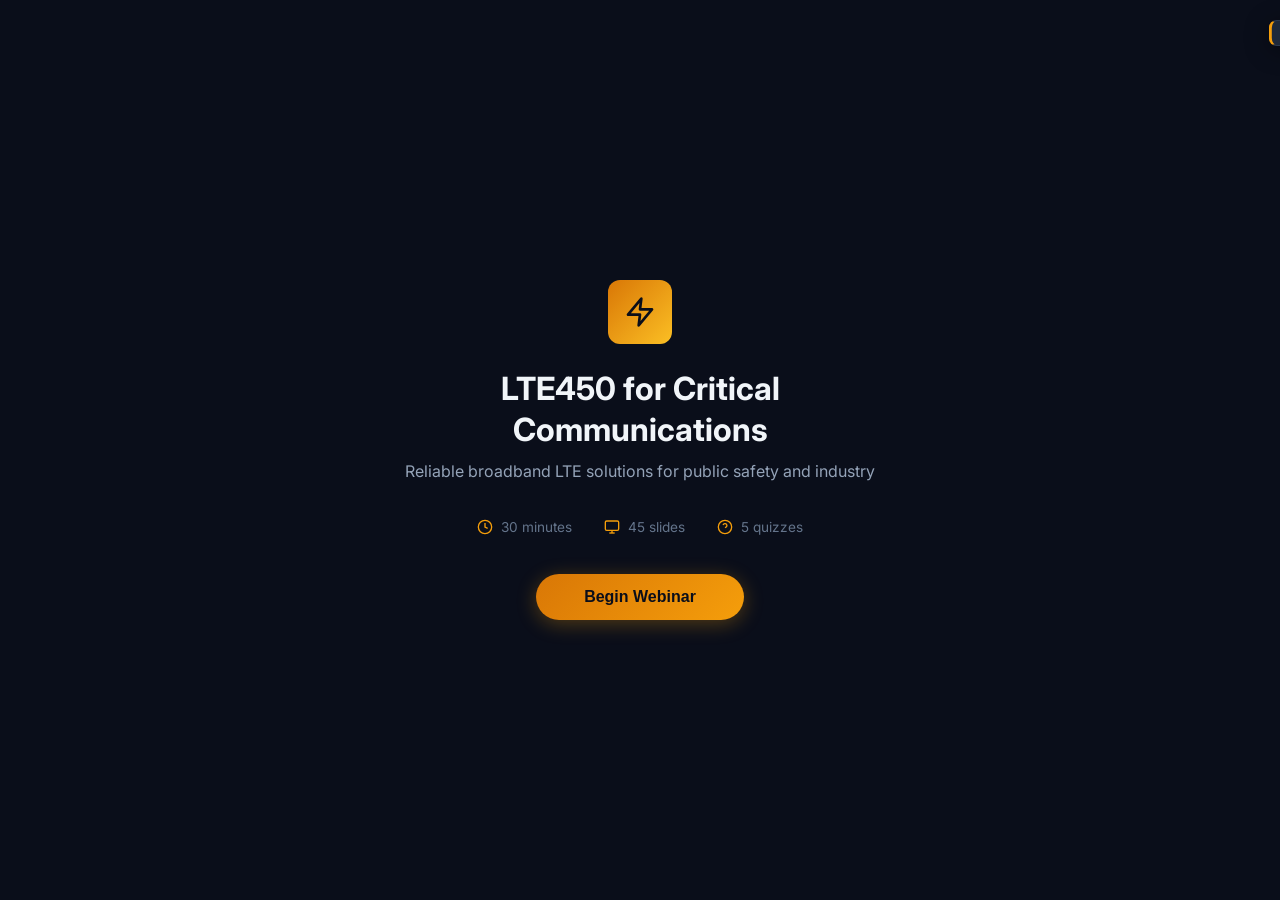
==== commit ae8ca91d: "new version 24/4" ====
--- a/index.html
+++ b/index.html
@@ -25,7 +25,7 @@
                 </div>
                 <div class="welcome-detail">
                     <svg class="icon-sm" viewBox="0 0 24 24" fill="none" stroke="currentColor" stroke-width="2"><rect x="2" y="3" width="20" height="14" rx="2" ry="2"></rect><line x1="8" y1="21" x2="16" y2="21"></line><line x1="12" y1="17" x2="12" y2="21"></line></svg>
-                    <span>44 slides</span>
+                    <span>45 slides</span>
                 </div>
                 <div class="welcome-detail">
                     <svg class="icon-sm" viewBox="0 0 24 24" fill="none" stroke="currentColor" stroke-width="2"><circle cx="12" cy="12" r="10"></circle><path d="M9.09 9a3 3 0 0 1 5.83 1c0 2-3 3-3 3"></path><line x1="12" y1="17" x2="12.01" y2="17"></line></svg>
@@ -52,7 +52,7 @@
             <div class="sidebar-footer">
                 <div class="progress-info">
                     <span id="progressPercent">0% complete</span>
-                    <span id="progressSlides">0 / 44</span>
+                    <span id="progressSlides">0 / 45</span>
                 </div>
                 <div class="progress-bar-bg">
                     <div class="progress-bar-fill" id="sidebarProgress"></div>
@@ -69,7 +69,7 @@
                         <svg class="icon-md" viewBox="0 0 24 24" fill="none" stroke="currentColor" stroke-width="2" stroke-linecap="round"><line x1="3" y1="6" x2="21" y2="6"></line><line x1="3" y1="12" x2="21" y2="12"></line><line x1="3" y1="18" x2="21" y2="18"></line></svg>
                     </button>
                     <div class="current-slide-info" id="slideInfo">
-                        <span>1 / 44</span> LTE450 for Critical Communications
+                        <span>1 / 45</span> LTE450 for Critical Communications
                     </div>
                 </div>
                 <div class="top-bar-right">
@@ -109,8 +109,8 @@
             <!-- Controls Bar -->
             <div class="controls-bar">
                 <div class="timeline-row">
-                    <input type="range" class="timeline-slider" id="timelineSlider" min="0" max="1827" value="0" step="1">
-                    <div class="time-display" id="timeDisplay">00:00 / 30:27</div>
+                    <input type="range" class="timeline-slider" id="timelineSlider" min="0" max="1862" value="0" step="1">
+                    <div class="time-display" id="timeDisplay">00:00 / 31:02</div>
                 </div>
                 <div class="controls-row">
                     <div class="controls-left">
@@ -182,7 +182,7 @@
             <p>Congratulations on completing the LTE450 for Critical Communications webinar.</p>
             <div class="completion-stats">
                 <div class="completion-stat">
-                    <div class="stat-value" id="statSlides">44</div>
+                    <div class="stat-value" id="statSlides">45</div>
                     <div class="stat-label">Slides Viewed</div>
                 </div>
                 <div class="completion-stat">
